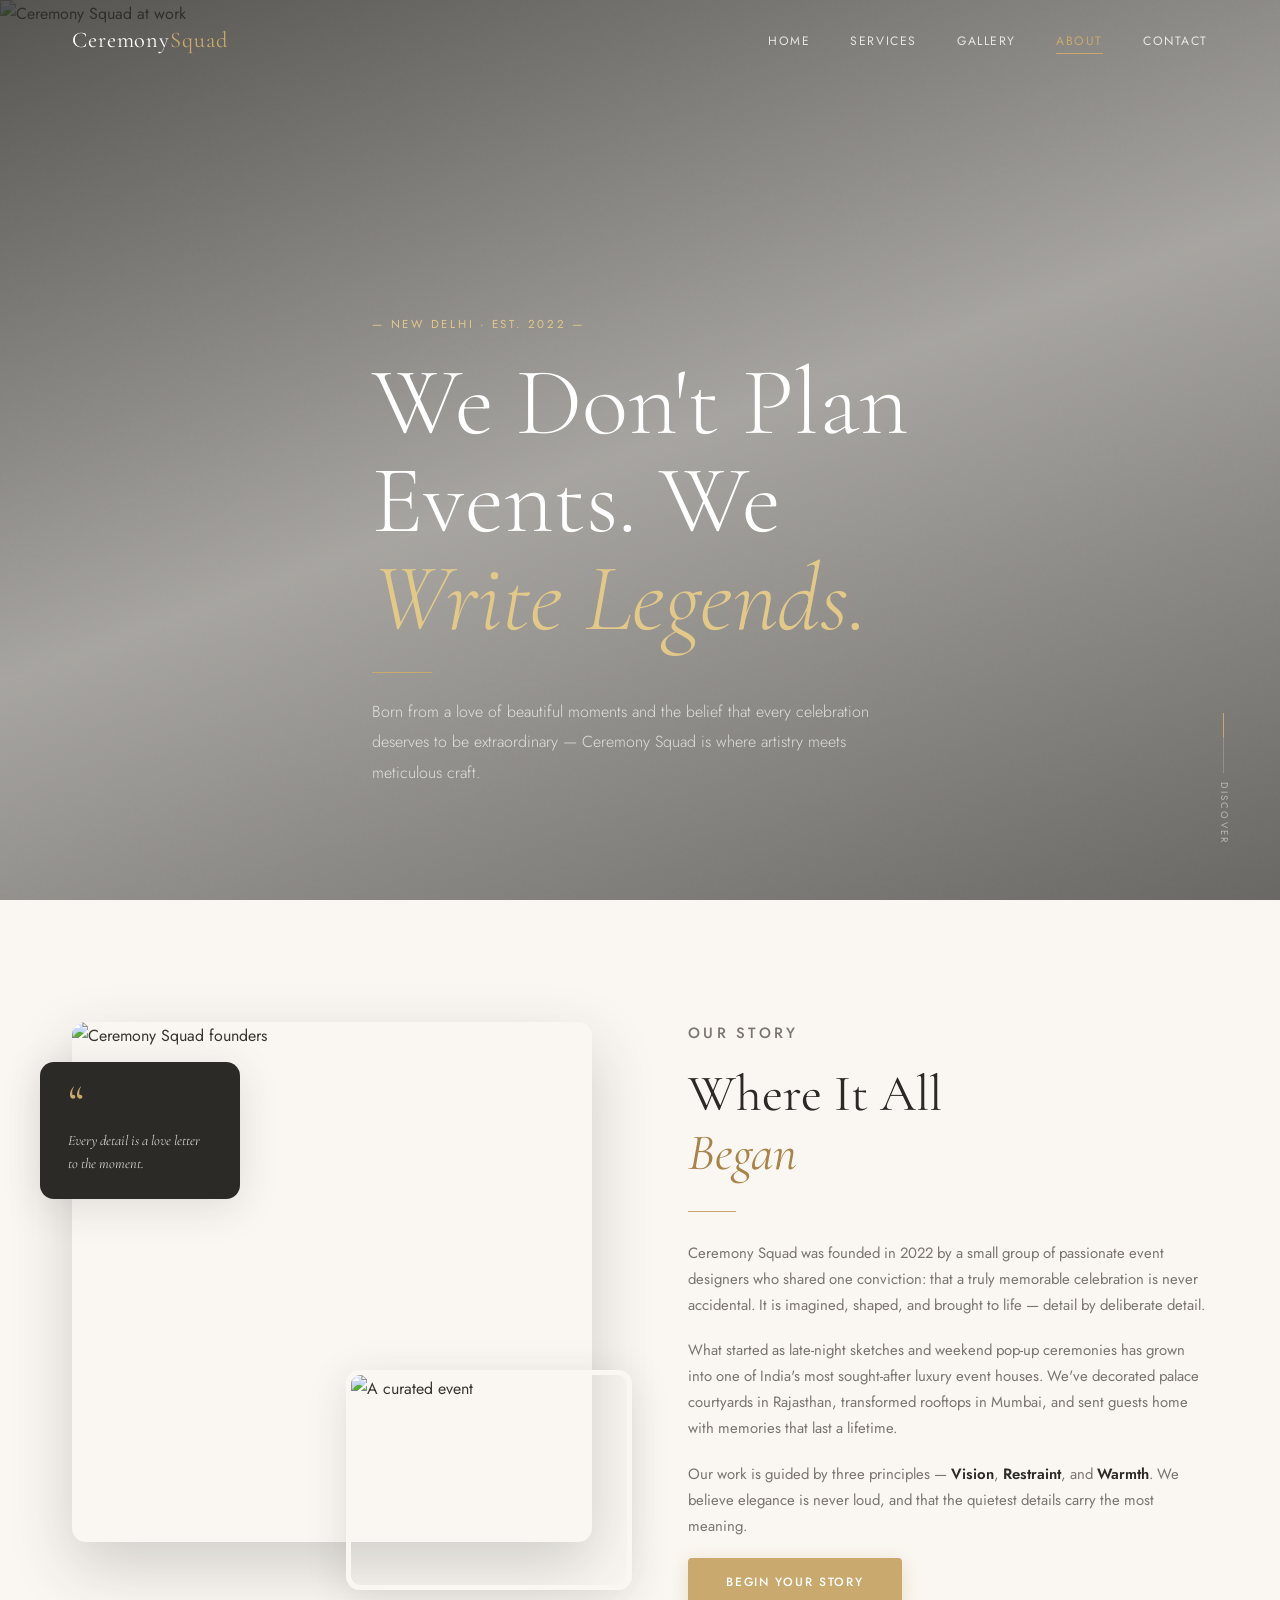
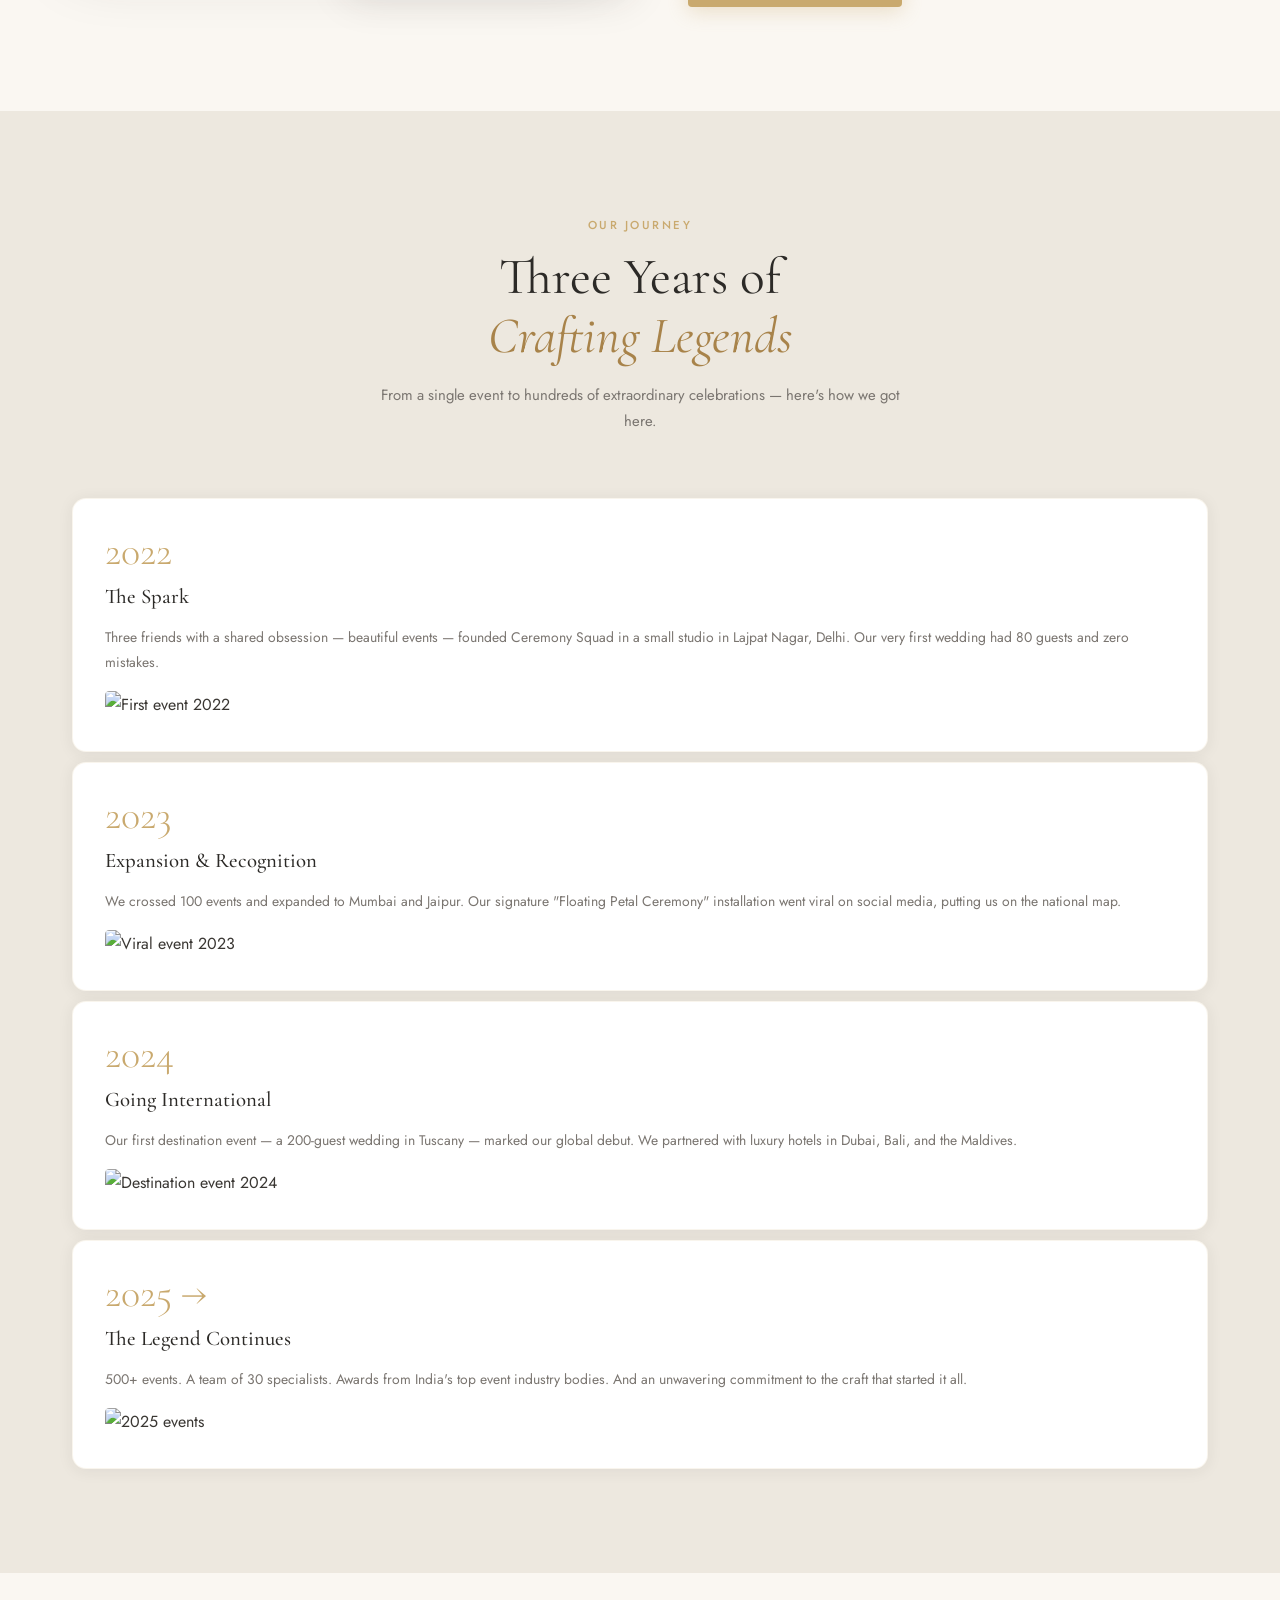
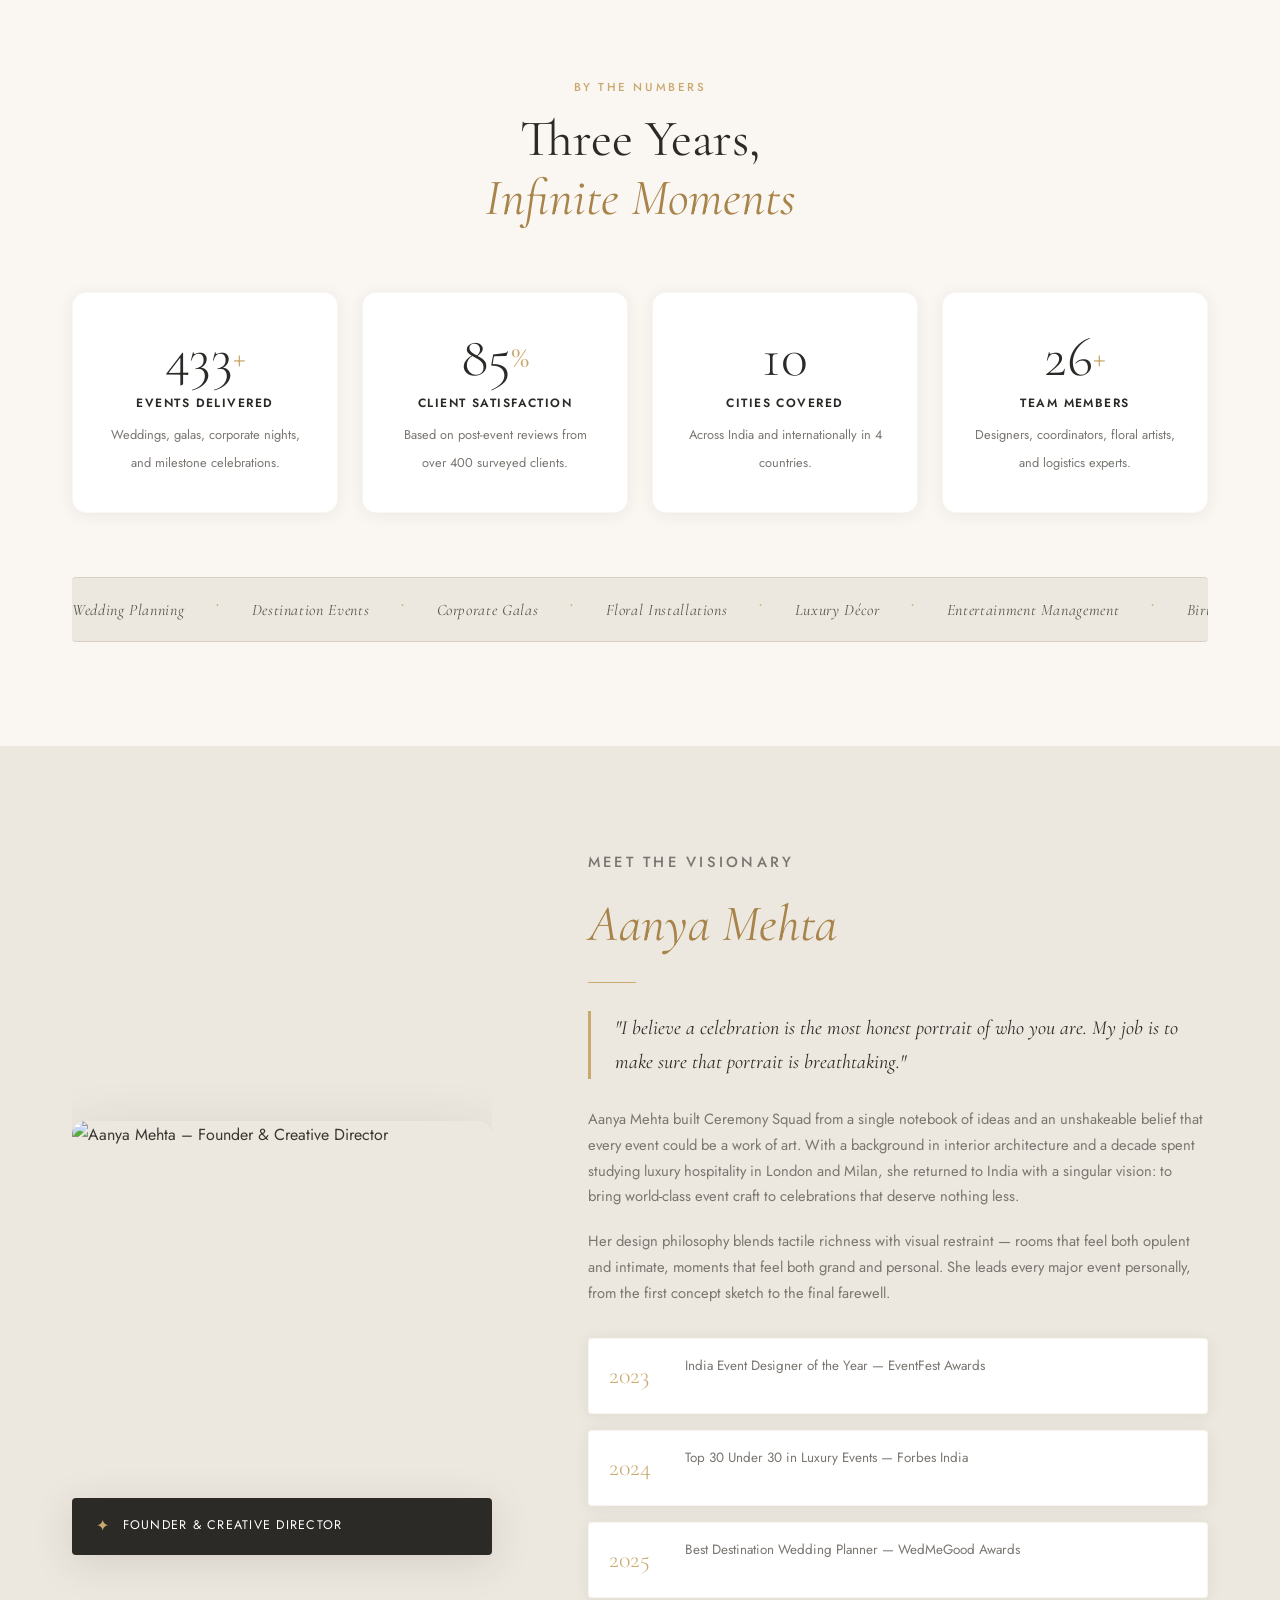
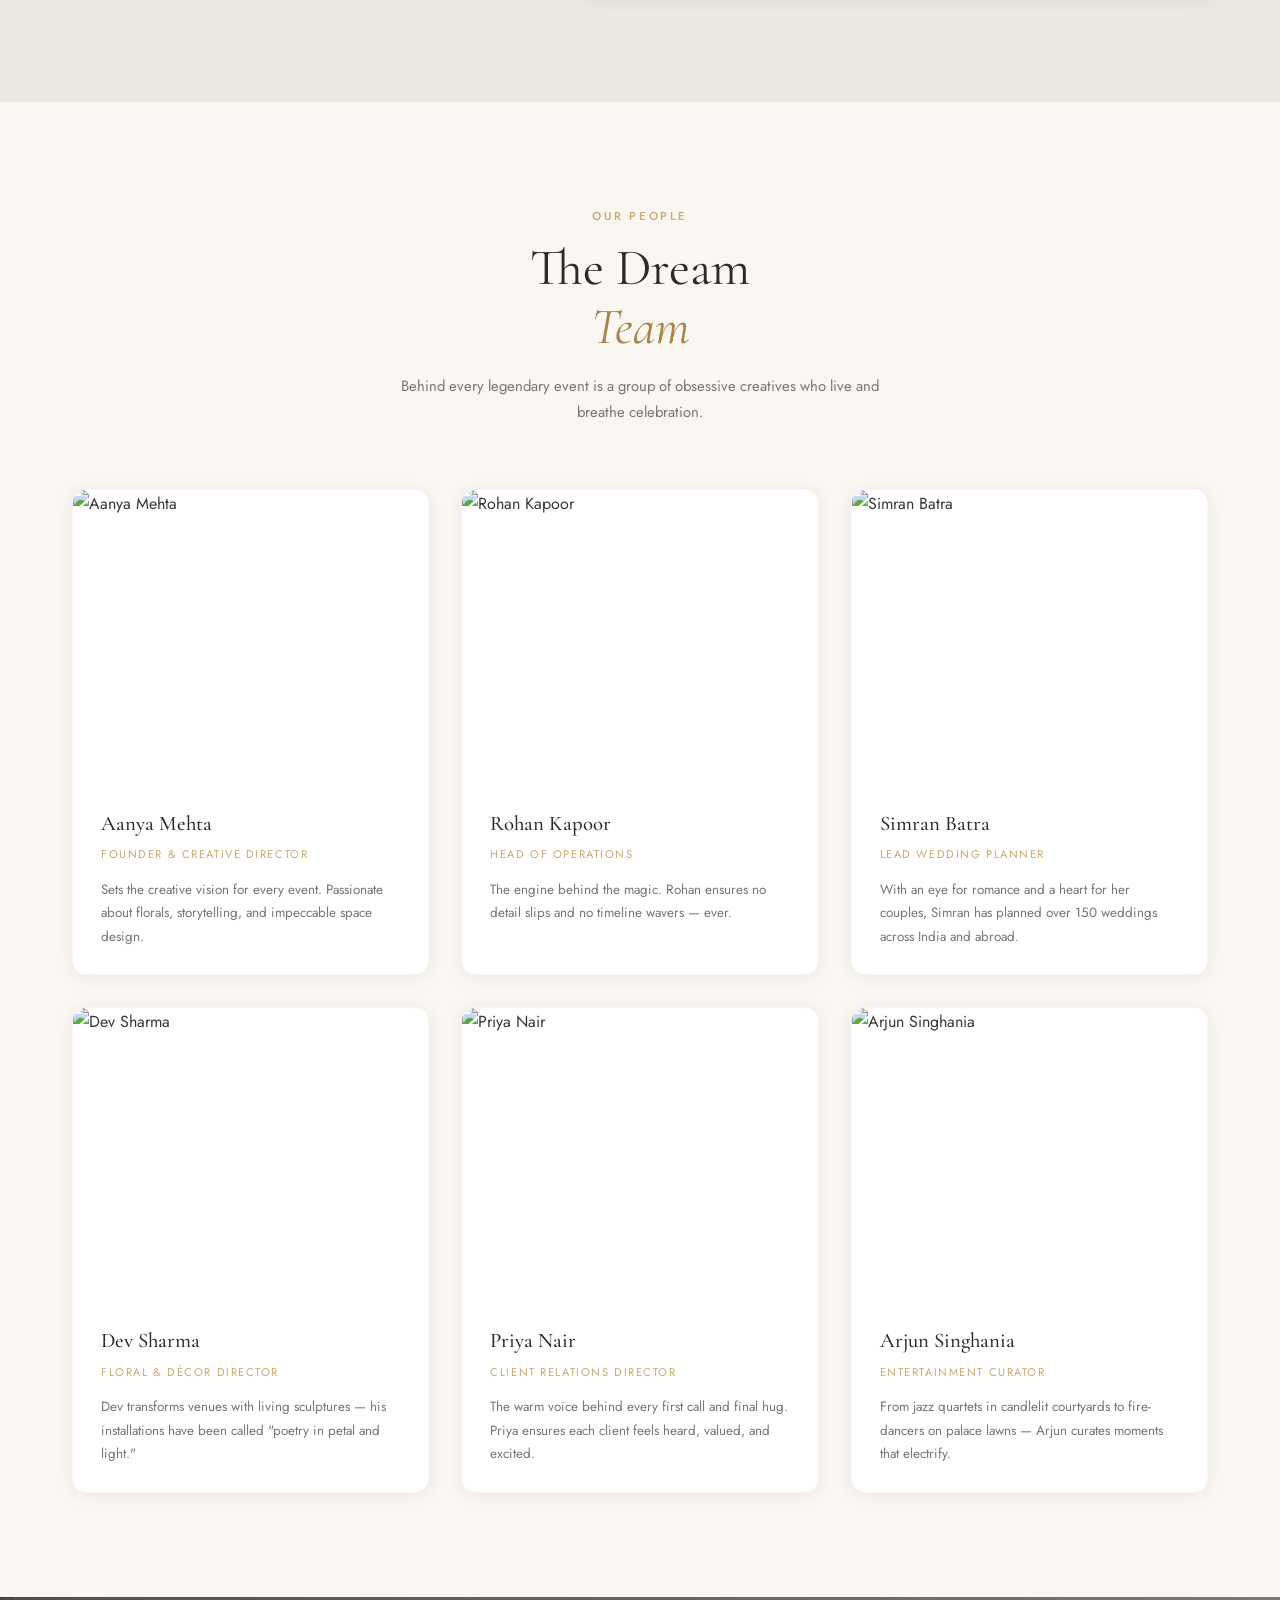
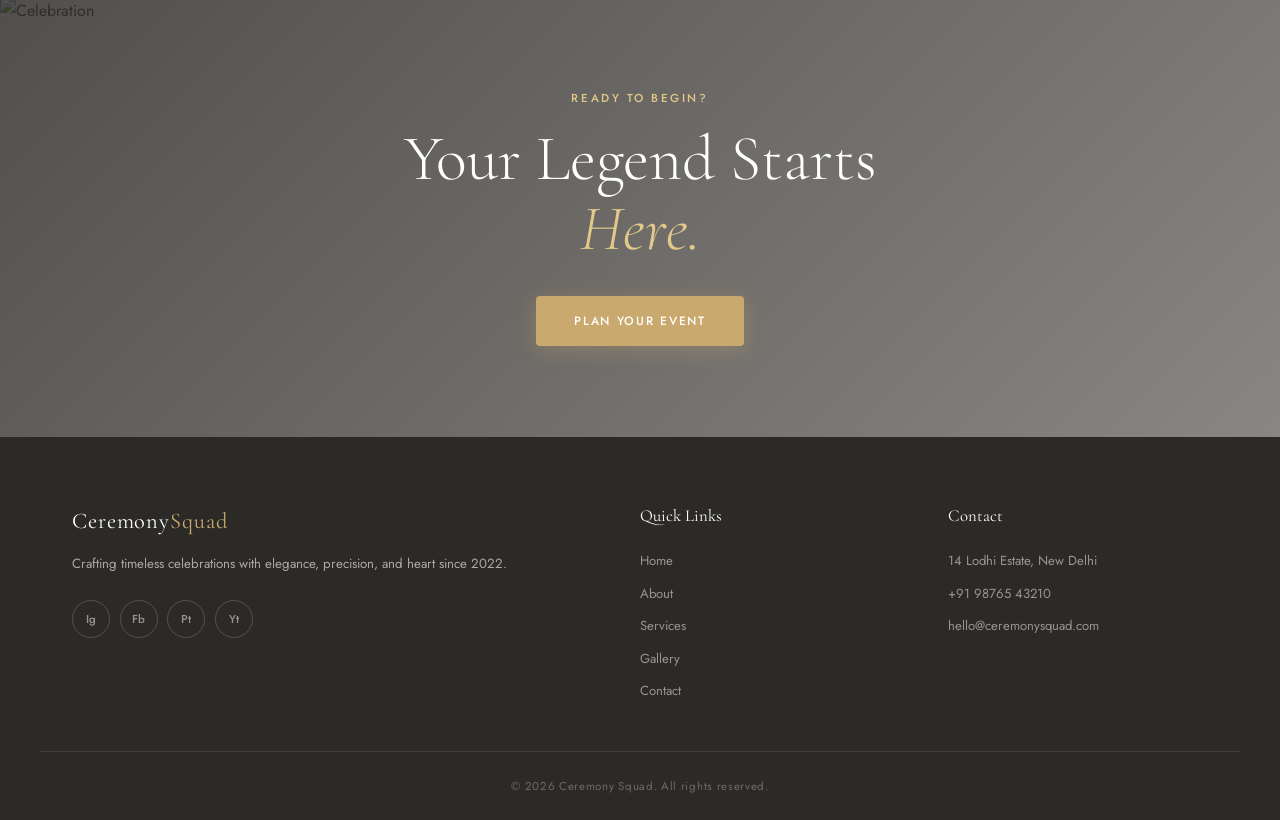
==== about.html @ db8d9345 "Add files via upload" ====
<!DOCTYPE html>
<html lang="en">
<head>
  <meta charset="UTF-8" />
  <meta name="viewport" content="width=device-width, initial-scale=1.0" />
  <meta name="description" content="About Ceremony Squad – Our story, three years of crafting legendary events, and the dream team behind every celebration." />
  <title>About Us | Ceremony Squad</title>
  <link rel="stylesheet" href="about.css" />
  <link rel="preconnect" href="https://fonts.googleapis.com" />
  <link rel="preconnect" href="https://fonts.gstatic.com" crossorigin />
  <link href="https://fonts.googleapis.com/css2?family=Cormorant+Garamond:ital,wght@0,300;0,400;0,500;0,600;1,300;1,400;1,600&family=Jost:wght@300;400;500;600&display=swap" rel="stylesheet" />
</head>
<body>

  <!-- ── Page Transition Veil ── -->
  <div class="page-veil" id="pageVeil"></div>

  <!-- ── Back to Top ── -->
  <button id="backToTop" class="back-to-top" aria-label="Back to top">&#8679;</button>

  <!-- ══════════════════════════════════════════
       HEADER
  ══════════════════════════════════════════ -->
  <header class="header" id="header">
    <nav class="nav container">
      <a href="index.html" class="nav-logo">Ceremony<span>Squad</span></a>
      <ul class="nav-links" id="navLinks">
        <li><a href="index.html">Home</a></li>
        <li><a href="index.html#services">Services</a></li>
        <li><a href="index.html#gallery">Gallery</a></li>
        <li><a href="about.html" class="nav-active">About</a></li>
        <li><a href="index.html#contact">Contact</a></li>
      </ul>
      <button class="hamburger" id="hamburger" aria-label="Toggle menu">
        <span></span><span></span><span></span>
      </button>
    </nav>
  </header>

  <main>

    <!-- ══════════════════════════════════════════
         HERO — PAGE OPENER
    ══════════════════════════════════════════ -->
    <section class="about-hero">
      <div class="about-hero-bg">
        <img
          src="https://images.unsplash.com/photo-1519225421980-715cb0215aed?w=1800&q=80"
          alt="Ceremony Squad at work"
          class="about-hero-img"
        />
        <div class="about-hero-overlay"></div>
        <!-- Decorative grain -->
        <div class="grain"></div>
      </div>
      <div class="about-hero-content container">
        <p class="eyebrow animate-in delay-0">— New Delhi · Est. 2022 —</p>
        <h1 class="about-hero-title animate-in delay-1">
          We Don't Plan<br />Events. We<br /><em>Write Legends.</em>
        </h1>
        <div class="hero-divider animate-in delay-2"></div>
        <p class="about-hero-sub animate-in delay-3">
          Born from a love of beautiful moments and the belief that every celebration deserves to be extraordinary — Ceremony Squad is where artistry meets meticulous craft.
        </p>
      </div>
      <div class="about-hero-scroll">
        <span class="scroll-track"><span class="scroll-thumb"></span></span>
        <span class="scroll-word">Discover</span>
      </div>
    </section>

    <!-- ══════════════════════════════════════════
         OUR STORY
    ══════════════════════════════════════════ -->
    <section class="story section" id="story">
      <div class="container story-wrap">

        <!-- Left: large editorial image stack -->
        <div class="story-visuals reveal-left">
          <div class="story-img-main">
            <img
              src="https://images.unsplash.com/photo-1511795409834-ef04bbd61622?w=700&q=80"
              alt="Ceremony Squad founders"
            />
          </div>
          <div class="story-img-secondary">
            <img
              src="https://images.unsplash.com/photo-1464366400600-7168b8af9bc3?w=500&q=80"
              alt="A curated event"
            />
          </div>
          <div class="story-quote-float">
            <span class="quote-mark">&ldquo;</span>
            <p>Every detail is a love letter to the moment.</p>
          </div>
        </div>

        <!-- Right: copy -->
        <div class="story-copy reveal-right">
          <p class="section-eyebrow">Our Story</p>
          <h2 class="section-title">Where It All<br /><em>Began</em></h2>
          <div class="gold-rule"></div>
          <p>Ceremony Squad was founded in 2022 by a small group of passionate event designers who shared one conviction: that a truly memorable celebration is never accidental. It is imagined, shaped, and brought to life — detail by deliberate detail.</p>
          <p>What started as late-night sketches and weekend pop-up ceremonies has grown into one of India's most sought-after luxury event houses. We've decorated palace courtyards in Rajasthan, transformed rooftops in Mumbai, and sent guests home with memories that last a lifetime.</p>
          <p>Our work is guided by three principles — <strong>Vision</strong>, <strong>Restraint</strong>, and <strong>Warmth</strong>. We believe elegance is never loud, and that the quietest details carry the most meaning.</p>
          <a href="index.html#contact" class="btn btn-primary">Begin Your Story</a>
        </div>

      </div>
    </section>

    <!-- ══════════════════════════════════════════
         THREE YEARS — TIMELINE
    ══════════════════════════════════════════ -->
    <section class="timeline section section-tinted" id="timeline">
      <div class="container">
        <div class="section-header">
          <p class="section-eyebrow">Our Journey</p>
          <h2 class="section-title">Three Years of<br /><em>Crafting Legends</em></h2>
          <p class="section-sub">From a single event to hundreds of extraordinary celebrations — here's how we got here.</p>
        </div>

        <div class="timeline-track">

          

          <div class=" reveal-up" data-side="left">
            
            <div class="timeline-card">
              <span class="timeline-year">2022</span>
              <h3>The Spark</h3>
              <p>Three friends with a shared obsession — beautiful events — founded Ceremony Squad in a small studio in Lajpat Nagar, Delhi. Our very first wedding had 80 guests and zero mistakes.</p>
              <div class="timeline-img">
                <img src="https://images.unsplash.com/photo-1606800052052-a08af7148866?w=500&q=80" alt="First event 2022" loading="lazy"/>
              </div>
            </div>
          </div>

          <div class=" reveal-up delay-1" data-side="right">
            
            <div class="timeline-card">
              <span class="timeline-year">2023</span>
              <h3>Expansion & Recognition</h3>
              <p>We crossed 100 events and expanded to Mumbai and Jaipur. Our signature "Floating Petal Ceremony" installation went viral on social media, putting us on the national map.</p>
              <div class="timeline-img">
                <img src="https://images.unsplash.com/photo-1478146059778-26028b07395a?w=500&q=80" alt="Viral event 2023" loading="lazy"/>
              </div>
            </div>
          </div>

          <div class="reveal-up delay-2" data-side="left">
            
            <div class="timeline-card">
              <span class="timeline-year">2024</span>
              <h3>Going International</h3>
              <p>Our first destination event — a 200-guest wedding in Tuscany — marked our global debut. We partnered with luxury hotels in Dubai, Bali, and the Maldives.</p>
              <div class="timeline-img">
                <img src="https://images.unsplash.com/photo-1519741497674-611481863552?w=500&q=80" alt="Destination event 2024" loading="lazy"/>
              </div>
            </div>
          </div>

          <div class=" reveal-up delay-3" data-side="right">
            
            <div class="timeline-card">
              <span class="timeline-year">2025 →</span>
              <h3>The Legend Continues</h3>
              <p>500+ events. A team of 30 specialists. Awards from India's top event industry bodies. And an unwavering commitment to the craft that started it all.</p>
              <div class="timeline-img">
                <img src="https://images.unsplash.com/photo-1492684223066-81342ee5ff30?w=500&q=80" alt="2025 events" loading="lazy"/>
              </div>
            </div>
          </div>

        </div>
      </div>
    </section>

    <!-- ══════════════════════════════════════════
         EXPERIENCE / STATS MARQUEE
    ══════════════════════════════════════════ -->
    <section class="experience section">
      <div class="container">
        <div class="section-header">
          <p class="section-eyebrow">By The Numbers</p>
          <h2 class="section-title">Three Years,<br /><em>Infinite Moments</em></h2>
        </div>

        <div class="exp-grid">
          <div class="exp-card reveal-up">
            <span class="exp-num" data-target="500">0</span><span class="exp-plus">+</span>
            <p class="exp-label">Events Delivered</p>
            <span class="exp-desc">Weddings, galas, corporate nights, and milestone celebrations.</span>
          </div>
          <div class="exp-card reveal-up delay-1">
            <span class="exp-num" data-target="98">0</span><span class="exp-plus">%</span>
            <p class="exp-label">Client Satisfaction</p>
            <span class="exp-desc">Based on post-event reviews from over 400 surveyed clients.</span>
          </div>
          <div class="exp-card reveal-up delay-2">
            <span class="exp-num" data-target="12">0</span><span class="exp-plus"></span>
            <p class="exp-label">Cities Covered</p>
            <span class="exp-desc">Across India and internationally in 4 countries.</span>
          </div>
          <div class="exp-card reveal-up delay-3">
            <span class="exp-num" data-target="30">0</span><span class="exp-plus">+</span>
            <p class="exp-label">Team Members</p>
            <span class="exp-desc">Designers, coordinators, floral artists, and logistics experts.</span>
          </div>
        </div>

        <!-- Scrolling marquee strip -->
        <div class="marquee-wrap">
          <div class="marquee-track">
            <span>Wedding Planning</span>
            <span class="marquee-dot">◆</span>
            <span>Destination Events</span>
            <span class="marquee-dot">◆</span>
            <span>Corporate Galas</span>
            <span class="marquee-dot">◆</span>
            <span>Floral Installations</span>
            <span class="marquee-dot">◆</span>
            <span>Luxury Décor</span>
            <span class="marquee-dot">◆</span>
            <span>Entertainment Management</span>
            <span class="marquee-dot">◆</span>
            <span>Birthday Soirées</span>
            <span class="marquee-dot">◆</span>
            <span>Wedding Planning</span>
            <span class="marquee-dot">◆</span>
            <span>Destination Events</span>
            <span class="marquee-dot">◆</span>
            <span>Corporate Galas</span>
            <span class="marquee-dot">◆</span>
            <span>Floral Installations</span>
            <span class="marquee-dot">◆</span>
            <span>Luxury Décor</span>
            <span class="marquee-dot">◆</span>
            <span>Entertainment Management</span>
            <span class="marquee-dot">◆</span>
            <span>Birthday Soirées</span>
            <span class="marquee-dot">◆</span>
          </div>
        </div>
      </div>
    </section>

    <!-- ══════════════════════════════════════════
         MEET THE VISIONARY
    ══════════════════════════════════════════ -->
    <section class="visionary section section-tinted" id="visionary">
      <div class="container visionary-wrap">

        <div class="visionary-img-col reveal-left">
          <div class="visionary-portrait">
            <img
              src="https://images.unsplash.com/photo-1573496359142-b8d87734a5a2?w=700&q=80"
              alt="Aanya Mehta – Founder & Creative Director"
            />
            <div class="portrait-accent"></div>
          </div>
          <div class="visionary-badge">
            <span class="badge-icon">✦</span>
            <span>Founder &amp; Creative Director</span>
          </div>
        </div>

        <div class="visionary-copy reveal-right">
          <p class="section-eyebrow">Meet the Visionary</p>
          <h2 class="section-title"><em>Aanya Mehta</em></h2>
          <div class="gold-rule"></div>
          <blockquote class="visionary-quote">
            "I believe a celebration is the most honest portrait of who you are. My job is to make sure that portrait is breathtaking."
          </blockquote>
          <p>Aanya Mehta built Ceremony Squad from a single notebook of ideas and an unshakeable belief that every event could be a work of art. With a background in interior architecture and a decade spent studying luxury hospitality in London and Milan, she returned to India with a singular vision: to bring world-class event craft to celebrations that deserve nothing less.</p>
          <p>Her design philosophy blends tactile richness with visual restraint — rooms that feel both opulent and intimate, moments that feel both grand and personal. She leads every major event personally, from the first concept sketch to the final farewell.</p>
          <div class="visionary-awards">
            <div class="award-item">
              <span class="award-year">2023</span>
              <p>India Event Designer of the Year — EventFest Awards</p>
            </div>
            <div class="award-item">
              <span class="award-year">2024</span>
              <p>Top 30 Under 30 in Luxury Events — Forbes India</p>
            </div>
            <div class="award-item">
              <span class="award-year">2025</span>
              <p>Best Destination Wedding Planner — WedMeGood Awards</p>
            </div>
          </div>
        </div>

      </div>
    </section>

    <!-- ══════════════════════════════════════════
         OUR PEOPLE — DREAM TEAM
    ══════════════════════════════════════════ -->
    <section class="team section" id="team">
      <div class="container">
        <div class="section-header">
          <p class="section-eyebrow">Our People</p>
          <h2 class="section-title">The Dream<br /><em>Team</em></h2>
          <p class="section-sub">Behind every legendary event is a group of obsessive creatives who live and breathe celebration.</p>
        </div>

        <div class="team-grid">

          <div class="team-card reveal-up">
            <div class="team-img-wrap">
              <img src="https://images.unsplash.com/photo-1573496359142-b8d87734a5a2?w=400&q=80" alt="Aanya Mehta" loading="lazy"/>
              <div class="team-img-overlay">
                <p>aanya@ceremonysquad.com</p>
              </div>
            </div>
            <div class="team-info">
              <h3>Aanya Mehta</h3>
              <span>Founder &amp; Creative Director</span>
              <p>Sets the creative vision for every event. Passionate about florals, storytelling, and impeccable space design.</p>
            </div>
          </div>

          <div class="team-card reveal-up delay-1">
            <div class="team-img-wrap">
              <img src="https://images.unsplash.com/photo-1500648767791-00dcc994a43e?w=400&q=80" alt="Rohan Kapoor" loading="lazy"/>
              <div class="team-img-overlay">
                <p>rohan@ceremonysquad.com</p>
              </div>
            </div>
            <div class="team-info">
              <h3>Rohan Kapoor</h3>
              <span>Head of Operations</span>
              <p>The engine behind the magic. Rohan ensures no detail slips and no timeline wavers — ever.</p>
            </div>
          </div>

          <div class="team-card reveal-up delay-2">
            <div class="team-img-wrap">
              <img src="https://images.unsplash.com/photo-1544005313-94ddf0286df2?w=400&q=80" alt="Simran Batra" loading="lazy"/>
              <div class="team-img-overlay">
                <p>simran@ceremonysquad.com</p>
              </div>
            </div>
            <div class="team-info">
              <h3>Simran Batra</h3>
              <span>Lead Wedding Planner</span>
              <p>With an eye for romance and a heart for her couples, Simran has planned over 150 weddings across India and abroad.</p>
            </div>
          </div>

          <div class="team-card reveal-up delay-3">
            <div class="team-img-wrap">
              <img src="https://images.unsplash.com/photo-1506794778202-cad84cf45f1d?w=400&q=80" alt="Dev Sharma" loading="lazy"/>
              <div class="team-img-overlay">
                <p>dev@ceremonysquad.com</p>
              </div>
            </div>
            <div class="team-info">
              <h3>Dev Sharma</h3>
              <span>Floral & Décor Director</span>
              <p>Dev transforms venues with living sculptures — his installations have been called "poetry in petal and light."</p>
            </div>
          </div>

          <div class="team-card reveal-up delay-4">
            <div class="team-img-wrap">
              <img src="https://images.unsplash.com/photo-1580489944761-15a19d654956?w=400&q=80" alt="Priya Nair" loading="lazy"/>
              <div class="team-img-overlay">
                <p>priya@ceremonysquad.com</p>
              </div>
            </div>
            <div class="team-info">
              <h3>Priya Nair</h3>
              <span>Client Relations Director</span>
              <p>The warm voice behind every first call and final hug. Priya ensures each client feels heard, valued, and excited.</p>
            </div>
          </div>

          <div class="team-card reveal-up delay-5">
            <div class="team-img-wrap">
              <img src="https://images.unsplash.com/photo-1560250097-0b93528c311a?w=400&q=80" alt="Arjun Singhania" loading="lazy"/>
              <div class="team-img-overlay">
                <p>arjun@ceremonysquad.com</p>
              </div>
            </div>
            <div class="team-info">
              <h3>Arjun Singhania</h3>
              <span>Entertainment Curator</span>
              <p>From jazz quartets in candlelit courtyards to fire-dancers on palace lawns — Arjun curates moments that electrify.</p>
            </div>
          </div>

        </div>
      </div>
    </section>

    <!-- ══════════════════════════════════════════
         CTA BANNER
    ══════════════════════════════════════════ -->
    <section class="cta-banner">
      <div class="cta-banner-bg">
        <img src="https://images.unsplash.com/photo-1530103862676-de8c9debad1d?w=1600&q=80" alt="Celebration" />
        <div class="cta-banner-overlay"></div>
      </div>
      <div class="container cta-banner-content reveal-up">
        <p class="section-eyebrow" style="color: var(--gold-light);">Ready to Begin?</p>
        <h2 class="cta-title">Your Legend Starts<br /><em>Here.</em></h2>
        <a href="index.html#contact" class="btn btn-primary">Plan Your Event</a>
      </div>
    </section>

  </main>

  <!-- ══════════════════════════════════════════
       FOOTER
  ══════════════════════════════════════════ -->
  <footer class="footer">
    <div class="container footer-grid">
      <div class="footer-brand">
        <a href="index.html" class="nav-logo">Ceremony<span>Squad</span></a>
        <p>Crafting timeless celebrations with elegance, precision, and heart since 2022.</p>
        <div class="social-links">
          <a href="#" class="social-link" aria-label="Instagram">Ig</a>
          <a href="#" class="social-link" aria-label="Facebook">Fb</a>
          <a href="#" class="social-link" aria-label="Pinterest">Pt</a>
          <a href="#" class="social-link" aria-label="YouTube">Yt</a>
        </div>
      </div>
      <div class="footer-col">
        <h4>Quick Links</h4>
        <ul>
          <li><a href="index.html">Home</a></li>
          <li><a href="about.html">About</a></li>
          <li><a href="index.html#services">Services</a></li>
          <li><a href="index.html#gallery">Gallery</a></li>
          <li><a href="index.html#contact">Contact</a></li>
        </ul>
      </div>
      <div class="footer-col">
        <h4>Contact</h4>
        <ul>
          <li>14 Lodhi Estate, New Delhi</li>
          <li>+91 98765 43210</li>
          <li>hello@ceremonysquad.com</li>
        </ul>
      </div>
    </div>
    <div class="footer-bottom">
      <p>© 2026 Ceremony Squad. All rights reserved.</p>
    </div>
  </footer>

  <script src="about.js"></script>
</body>
</html>
---- about.css ----
/* =====================================================
   CEREMONY SQUAD — about.css
   About Page · Light Luxury Theme
   ===================================================== */

/* ── Variables ─────────────────────────────────────── */
:root {
  --white:       #FFFFFF;
  --cream:       #FAF7F2;
  --beige:       #EDE8DF;
  --beige-dark:  #D8D0C2;
  --gold:        #C9A96E;
  --gold-light:  #E2C98A;
  --gold-dark:   #A8834A;
  --charcoal:    #2C2A27;
  --charcoal-lt: #5A5750;
  --text:        #3A3733;
  --text-muted:  #7A7570;

  --font-serif:  'Cormorant Garamond', Georgia, serif;
  --font-sans:   'Jost', system-ui, sans-serif;

  --radius:      4px;
  --radius-lg:   14px;
  --shadow-sm:   0 2px 16px rgba(44,42,39,.07);
  --shadow-md:   0 8px 40px rgba(44,42,39,.13);
  --shadow-lg:   0 24px 64px rgba(44,42,39,.2);
  --transition:  all .38s cubic-bezier(.4,0,.2,1);

  --container:   1200px;
  --nav-h:       80px;
}

/* ── Reset ─────────────────────────────────────────── */
*, *::before, *::after { box-sizing: border-box; margin: 0; padding: 0; }
html { scroll-behavior: smooth; font-size: 16px; }
body {
  font-family: var(--font-sans);
  background: var(--cream);
  color: var(--text);
  line-height: 1.75;
  overflow-x: hidden;
}
img { display: block; width: 100%; object-fit: cover; }
a { text-decoration: none; color: inherit; }
ul { list-style: none; }
button { cursor: pointer; border: none; background: none; font-family: inherit; }

/* ── Page veil (entry animation) ──────────────────── */
.page-veil {
  position: fixed; inset: 0;
  background: var(--charcoal);
  z-index: 9999;
  pointer-events: none;
  animation: veilOut .9s .1s cubic-bezier(.77,0,.18,1) forwards;
}
@keyframes veilOut { to { transform: translateY(-100%); } }

/* ── Utilities ─────────────────────────────────────── */
.container { max-width: var(--container); margin-inline: auto; padding-inline: 2rem; }
.section { padding-block: 6.5rem; }
.section-tinted { background: var(--beige); }

.section-header { text-align: center; margin-bottom: 4rem; }
.section-eyebrow {
  font-family: var(--font-sans);
  font-size: .72rem;
  font-weight: 500;
  letter-spacing: .22em;
  text-transform: uppercase;
  color: var(--gold);
  margin-bottom: .8rem;
  display: block;
}
.section-title {
  font-family: var(--font-serif);
  font-size: clamp(2rem, 4vw, 3.2rem);
  font-weight: 400;
  line-height: 1.15;
  color: var(--charcoal);
  margin-bottom: 1rem;
}
.section-title em { font-style: italic; color: var(--gold-dark); }
.section-sub { color: var(--text-muted); max-width: 520px; margin-inline: auto; font-size: .93rem; }

.gold-rule {
  width: 48px; height: 1px;
  background: var(--gold);
  margin-block: 1.75rem;
}

/* ── Button ─────────────────────────────────────────── */
.btn {
  display: inline-flex;
  align-items: center;
  padding: .88rem 2.4rem;
  font-family: var(--font-sans);
  font-size: .75rem;
  font-weight: 500;
  letter-spacing: .14em;
  text-transform: uppercase;
  border-radius: var(--radius);
  transition: var(--transition);
}
.btn-primary {
  background: var(--gold);
  color: var(--white);
  box-shadow: 0 4px 20px rgba(201,169,110,.32);
}
.btn-primary:hover { background: var(--gold-dark); transform: translateY(-2px); box-shadow: 0 8px 32px rgba(201,169,110,.42); }

/* ── Back to Top ───────────────────────────────────── */
.back-to-top {
  position: fixed;
  bottom: 2rem; right: 2rem;
  width: 44px; height: 44px;
  background: var(--gold);
  color: var(--white);
  border-radius: 50%;
  font-size: 1.5rem;
  display: flex; align-items: center; justify-content: center;
  box-shadow: var(--shadow-md);
  opacity: 0; visibility: hidden;
  transition: var(--transition);
  z-index: 500;
}
.back-to-top.visible { opacity: 1; visibility: visible; }
.back-to-top:hover { background: var(--gold-dark); transform: translateY(-3px); }

/* ── Header ─────────────────────────────────────────── */
.header {
  position: fixed; top: 0; left: 0; right: 0;
  z-index: 900;
  background: rgba(250,247,242,.0);
  transition: background .4s ease, backdrop-filter .4s ease, box-shadow .4s ease;
}
.header.scrolled {
  background: rgba(250,247,242,.92);
  backdrop-filter: blur(14px);
  -webkit-backdrop-filter: blur(14px);
  box-shadow: 0 1px 0 var(--beige-dark);
}
.nav {
  display: flex;
  align-items: center;
  justify-content: space-between;
  height: var(--nav-h);
}
.nav-logo {
  font-family: var(--font-serif);
  font-size: 1.4rem;
  font-weight: 400;
  letter-spacing: .04em;
  color: var(--white);
  transition: color .3s;
}
.header.scrolled .nav-logo { color: var(--charcoal); }
.nav-logo span { color: var(--gold); }
.nav-links { display: flex; gap: 2.5rem; }
.nav-links a {
  font-size: .76rem;
  font-weight: 400;
  letter-spacing: .13em;
  text-transform: uppercase;
  color: rgba(255,255,255,.8);
  position: relative;
  padding-bottom: 2px;
  transition: color .3s;
}
.header.scrolled .nav-links a { color: var(--charcoal-lt); }
.nav-links a::after {
  content: '';
  position: absolute; bottom: -2px; left: 0;
  width: 0; height: 1px;
  background: var(--gold);
  transition: width .32s ease;
}
.nav-links a:hover,
.nav-links a.nav-active { color: var(--gold); }
.nav-links a:hover::after,
.nav-links a.nav-active::after { width: 100%; }

.hamburger { display: none; flex-direction: column; gap: 5px; padding: 4px; }
.hamburger span { display: block; width: 24px; height: 1.5px; background: var(--white); transition: var(--transition); }
.header.scrolled .hamburger span { background: var(--charcoal); }
.hamburger.active span:nth-child(1) { transform: translateY(6.5px) rotate(45deg); }
.hamburger.active span:nth-child(2) { opacity: 0; }
.hamburger.active span:nth-child(3) { transform: translateY(-6.5px) rotate(-45deg); }

/* ══════════════════════════════════════════
   HERO
══════════════════════════════════════════ */
.about-hero {
  position: relative;
  min-height: 100svh;
  display: flex;
  align-items: flex-end;
  padding-bottom: 7rem;
  overflow: hidden;
}
.about-hero-bg { position: absolute; inset: 0; }
.about-hero-img {
  width: 100%; height: 100%;
  object-fit: cover;
  animation: heroKenBurns 20s ease-in-out infinite alternate;
}
@keyframes heroKenBurns {
  from { transform: scale(1) translateX(0); }
  to   { transform: scale(1.07) translateX(-2%); }
}
.about-hero-overlay {
  position: absolute; inset: 0;
  background: linear-gradient(160deg, rgba(44,42,39,.8) 0%, rgba(44,42,39,.4) 50%, rgba(44,42,39,.7) 100%);
}
.grain {
  position: absolute; inset: 0;
  background-image: url("data:image/svg+xml,%3Csvg viewBox='0 0 256 256' xmlns='http://www.w3.org/2000/svg'%3E%3Cfilter id='noise'%3E%3CfeTurbulence type='fractalNoise' baseFrequency='0.9' numOctaves='4' stitchTiles='stitch'/%3E%3C/filter%3E%3Crect width='100%25' height='100%25' filter='url(%23noise)' opacity='0.04'/%3E%3C/svg%3E");
  opacity: .35;
  pointer-events: none;
}
.about-hero-content { position: relative; z-index: 2; max-width: 780px; }
.about-hero-title {
  font-family: var(--font-serif);
  font-size: clamp(3rem, 7.5vw, 7rem);
  font-weight: 300;
  line-height: 1.02;
  color: var(--white);
  margin-block: 1.25rem;
}
.about-hero-title em { font-style: italic; color: var(--gold-light); display: block; }
.hero-divider {
  width: 60px; height: 1px;
  background: var(--gold);
  margin-block: 1.5rem;
}
.about-hero-sub {
  font-size: 1rem;
  color: rgba(255,255,255,.72);
  max-width: 520px;
  font-weight: 300;
  line-height: 1.9;
}
.eyebrow {
  font-size: .72rem;
  letter-spacing: .24em;
  text-transform: uppercase;
  color: var(--gold-light);
  font-family: var(--font-sans);
}

/* Scroll indicator */
.about-hero-scroll {
  position: absolute;
  right: 3rem; bottom: 3.5rem;
  z-index: 2;
  display: flex;
  flex-direction: column;
  align-items: center;
  gap: .6rem;
  color: rgba(255,255,255,.5);
}
.scroll-track {
  display: block;
  width: 1px; height: 60px;
  background: rgba(255,255,255,.2);
  position: relative;
  overflow: hidden;
}
.scroll-thumb {
  display: block;
  width: 100%; height: 40%;
  background: var(--gold);
  position: absolute; top: 0;
  animation: scrollDown 2s ease-in-out infinite;
}
@keyframes scrollDown { 0% { top: -40%; } 100% { top: 140%; } }
.scroll-word { font-size: .6rem; letter-spacing: .22em; text-transform: uppercase; writing-mode: vertical-rl; }

/* ── Entry animations ───────────────────────────────── */
.animate-in {
  opacity: 0;
  transform: translateY(28px);
  animation: fadeUp .9s ease forwards;
}
@keyframes fadeUp { to { opacity: 1; transform: none; } }
.delay-0 { animation-delay: .3s; }
.delay-1 { animation-delay: .5s; }
.delay-2 { animation-delay: .7s; }
.delay-3 { animation-delay: .9s; }

/* ── Scroll Reveals ──────────────────────────────────── */
.reveal-up, .reveal-left, .reveal-right {
  opacity: 0;
  transition: opacity .85s ease, transform .85s ease;
}
.reveal-up    { transform: translateY(44px); }
.reveal-left  { transform: translateX(-44px); }
.reveal-right { transform: translateX(44px); }
.reveal-up.visible, .reveal-left.visible, .reveal-right.visible { opacity: 1; transform: none; }

.delay-1 { transition-delay: .1s !important; }
.delay-2 { transition-delay: .22s !important; }
.delay-3 { transition-delay: .34s !important; }
.delay-4 { transition-delay: .46s !important; }
.delay-5 { transition-delay: .58s !important; }

/* ══════════════════════════════════════════
   OUR STORY
══════════════════════════════════════════ */
.story-wrap {
  display: grid;
  grid-template-columns: 1fr 1fr;
  gap: 6rem;
  align-items: center;
}
/* Visuals column */
.story-visuals { position: relative; padding-bottom: 3rem; }
.story-img-main {
  border-radius: var(--radius-lg);
  overflow: hidden;
  box-shadow: var(--shadow-lg);
}
.story-img-main img { height: 520px; }

.story-img-secondary {
  position: absolute;
  bottom: 0; right: -2.5rem;
  width: 55%;
  border-radius: var(--radius-lg);
  overflow: hidden;
  border: 5px solid var(--cream);
  box-shadow: var(--shadow-md);
}
.story-img-secondary img { height: 210px; }

.story-quote-float {
  position: absolute;
  top: 2.5rem; left: -2rem;
  background: var(--charcoal);
  color: var(--white);
  padding: 1.5rem 1.75rem;
  border-radius: var(--radius-lg);
  width: 200px;
  box-shadow: var(--shadow-md);
}
.quote-mark {
  font-family: var(--font-serif);
  font-size: 3rem;
  color: var(--gold);
  line-height: .7;
  display: block;
  margin-bottom: .6rem;
}
.story-quote-float p {
  font-family: var(--font-serif);
  font-style: italic;
  font-size: .9rem;
  line-height: 1.6;
  color: rgba(255,255,255,.8);
}

/* Copy column */
.story-copy { padding-top: 1rem; }
.story-copy p { color: var(--text-muted); font-size: .93rem; margin-bottom: 1.2rem; }
.story-copy strong { color: var(--charcoal); font-weight: 600; }

/* ══════════════════════════════════════════
   TIMELINE
══════════════════════════════════════════ */
.timeline-track {
  position: relative;
  display: flex;
  flex-direction: column;
  gap: 10px;
  
}
.timeline-line {
  position: absolute;
  left: 50%; top: 0; bottom: 0;
  width: 1px;
  background: linear-gradient(to bottom, transparent, var(--beige-dark) 10%, var(--beige-dark) 90%, transparent);
  transform: translateX(-50%);
}
.timeline-item {
  display: grid;
  grid-template-columns: 1fr 40px 1fr;
  align-items: start;
  gap: 0;
  padding-block: 2.5rem;
  position: relative;
}

.timeline-card {
  background: var(--white);
  border-radius: var(--radius-lg);
  padding: 2rem;
  box-shadow: var(--shadow-sm);
  border: 1px solid rgba(201,169,110,.12);
  transition: var(--transition);
}
.timeline-card:hover { box-shadow: var(--shadow-md); transform: translateY(-4px); }
.timeline-item[data-side="left"]  .timeline-card { grid-column: 1; margin-right: 2rem; }
.timeline-item[data-side="right"] .timeline-card { grid-column: 3; margin-left: 2rem; }

.timeline-year {
  font-family: var(--font-serif);
  font-size: 2.5rem;
  font-weight: 300;
  color: var(--gold);
  display: block;
  line-height: 1;
  margin-bottom: .5rem;
}
.timeline-card h3 {
  font-family: var(--font-serif);
  font-size: 1.3rem;
  font-weight: 500;
  color: var(--charcoal);
  margin-bottom: .6rem;
}
.timeline-card p { font-size: .87rem; color: var(--text-muted); line-height: 1.8; margin-bottom: 1rem; }
.timeline-img { border-radius: var(--radius); overflow: hidden; }
.timeline-img img { height: auto; border-radius: var(--radius); }

/* ══════════════════════════════════════════
   EXPERIENCE / STATS
══════════════════════════════════════════ */
.exp-grid {
  display: grid;
  grid-template-columns: repeat(4, 1fr);
  gap: 1.5rem;
  margin-bottom: 4rem;
}
.exp-card {
  background: var(--white);
  border-radius: var(--radius-lg);
  padding: 2.25rem 1.75rem;
  text-align: center;
  box-shadow: var(--shadow-sm);
  border: 1px solid rgba(201,169,110,.1);
  transition: var(--transition);
  position: relative;
  overflow: hidden;
}
.exp-card::after {
  content: '';
  position: absolute;
  top: 0; left: 0; right: 0;
  height: 3px;
  background: linear-gradient(90deg, var(--gold), var(--gold-light));
  transform: scaleX(0);
  transition: transform .4s ease;
  transform-origin: left;
}
.exp-card:hover { transform: translateY(-6px); box-shadow: var(--shadow-md); }
.exp-card:hover::after { transform: scaleX(1); }

.exp-num {
  font-family: var(--font-serif);
  font-size: 3.5rem;
  font-weight: 300;
  color: var(--charcoal);
  display: inline-block;
  line-height: 1;
}
.exp-plus {
  font-family: var(--font-serif);
  font-size: 2rem;
  color: var(--gold);
  vertical-align: top;
  margin-top: .25rem;
}
.exp-label {
  font-size: .75rem;
  font-weight: 600;
  letter-spacing: .12em;
  text-transform: uppercase;
  color: var(--charcoal);
  display: block;
  margin-block: .5rem .4rem;
}
.exp-desc { font-size: .8rem; color: var(--text-muted); line-height: 1.65; }

/* Marquee */
.marquee-wrap {
  overflow: hidden;
  border-top: 1px solid var(--beige-dark);
  border-bottom: 1px solid var(--beige-dark);
  padding-block: 1.1rem;
  background: var(--beige);
  border-radius: var(--radius);
}
.marquee-track {
  display: flex;
  gap: 2rem;
  width: max-content;
  animation: marqueeScroll 28s linear infinite;
  white-space: nowrap;
}
@keyframes marqueeScroll { from { transform: translateX(0); } to { transform: translateX(-50%); } }
.marquee-track span {
  font-family: var(--font-serif);
  font-size: 1rem;
  font-style: italic;
  color: var(--charcoal-lt);
  letter-spacing: .04em;
}
.marquee-dot { font-style: normal !important; color: var(--gold) !important; font-size: .6rem !important; }

/* ══════════════════════════════════════════
   MEET THE VISIONARY
══════════════════════════════════════════ */
.visionary-wrap {
  display: grid;
  grid-template-columns: 420px 1fr;
  gap: 6rem;
  align-items: center;
}
.visionary-portrait {
  position: relative;
  border-radius: var(--radius-lg);
  overflow: hidden;
}
.visionary-portrait img {
  height: 580px;
  border-radius: var(--radius-lg);
  box-shadow: var(--shadow-lg);
}
.portrait-accent {
  position: absolute;
  inset: 0;
  border: 1px solid rgba(201,169,110,.3);
  border-radius: var(--radius-lg);
  transform: translate(14px, 14px);
  z-index: -1;
}
.visionary-badge {
  display: flex;
  align-items: center;
  gap: .75rem;
  margin-top: 1.5rem;
  background: var(--charcoal);
  color: var(--white);
  padding: .9rem 1.5rem;
  border-radius: var(--radius);
  font-size: .78rem;
  letter-spacing: .1em;
  text-transform: uppercase;
  box-shadow: var(--shadow-md);
}
.badge-icon { color: var(--gold); font-size: 1rem; }

.visionary-copy p { color: var(--text-muted); font-size: .92rem; margin-bottom: 1.2rem; }
.visionary-quote {
  font-family: var(--font-serif);
  font-style: italic;
  font-size: 1.25rem;
  color: var(--charcoal);
  line-height: 1.7;
  border-left: 3px solid var(--gold);
  padding-left: 1.5rem;
  margin-block: 1.5rem 1.75rem;
}

.visionary-awards { margin-top: 2rem; display: flex; flex-direction: column; gap: 1rem; }
.award-item {
  display: flex;
  gap: 1.5rem;
  align-items: flex-start;
  padding: 1rem 1.25rem;
  background: var(--white);
  border-radius: var(--radius);
  border: 1px solid rgba(201,169,110,.12);
  box-shadow: var(--shadow-sm);
}
.award-year {
  font-family: var(--font-serif);
  font-size: 1.5rem;
  font-weight: 300;
  color: var(--gold);
  white-space: nowrap;
  min-width: 52px;
}
.award-item p { font-size: .84rem; color: var(--text-muted); line-height: 1.6; }

/* ══════════════════════════════════════════
   DREAM TEAM
══════════════════════════════════════════ */
.team-grid {
  display: grid;
  grid-template-columns: repeat(3, 1fr);
  gap: 2rem;
}
.team-card {
  background: var(--white);
  border-radius: var(--radius-lg);
  overflow: hidden;
  box-shadow: var(--shadow-sm);
  border: 1px solid rgba(201,169,110,.1);
  transition: var(--transition);
}
.team-card:hover { transform: translateY(-8px); box-shadow: var(--shadow-md); }

.team-img-wrap {
  position: relative;
  overflow: hidden;
}
.team-img-wrap img { height: 290px; transition: transform .55s ease; }
.team-card:hover .team-img-wrap img { transform: scale(1.05); }
.team-img-overlay {
  position: absolute; inset: 0;
  background: rgba(44,42,39,.75);
  backdrop-filter: blur(3px);
  display: flex; align-items: center; justify-content: center;
  opacity: 0;
  transition: opacity .35s ease;
}
.team-card:hover .team-img-overlay { opacity: 1; }
.team-img-overlay p {
  color: var(--gold-light);
  font-size: .8rem;
  letter-spacing: .08em;
  font-family: var(--font-sans);
}

.team-info { padding: 1.6rem 1.75rem; }
.team-info h3 {
  font-family: var(--font-serif);
  font-size: 1.3rem;
  font-weight: 500;
  color: var(--charcoal);
  margin-bottom: .2rem;
}
.team-info span {
  font-size: .7rem;
  letter-spacing: .14em;
  text-transform: uppercase;
  color: var(--gold);
  display: block;
  margin-bottom: .8rem;
}
.team-info p { font-size: .84rem; color: var(--text-muted); line-height: 1.75; }

/* ══════════════════════════════════════════
   CTA BANNER
══════════════════════════════════════════ */
.cta-banner {
  position: relative;
  min-height: 440px;
  display: flex;
  align-items: center;
  justify-content: center;
  overflow: hidden;
}
.cta-banner-bg { position: absolute; inset: 0; }
.cta-banner-bg img { width: 100%; height: 100%; object-fit: cover; }
.cta-banner-overlay {
  position: absolute; inset: 0;
  background: linear-gradient(135deg, rgba(44,42,39,.82) 0%, rgba(44,42,39,.55) 100%);
}
.cta-banner-content {
  position: relative;
  z-index: 2;
  text-align: center;
}
.cta-title {
  font-family: var(--font-serif);
  font-size: clamp(2.5rem, 5vw, 4.5rem);
  font-weight: 300;
  color: var(--white);
  line-height: 1.1;
  margin-block: 1rem 2rem;
}
.cta-title em { font-style: italic; color: var(--gold-light); display: block; }

/* ══════════════════════════════════════════
   FOOTER
══════════════════════════════════════════ */
.footer {
  background: var(--charcoal);
  color: rgba(255,255,255,.6);
  padding-top: 4rem;
}
.footer-grid {
  display: grid;
  grid-template-columns: 2fr 1fr 1fr;
  gap: 3rem;
  padding-bottom: 3rem;
  border-bottom: 1px solid rgba(255,255,255,.1);
}
.footer-brand .nav-logo { color: var(--white); margin-bottom: .75rem; display: inline-block; }
.footer-brand .nav-logo span { color: var(--gold); }
.footer-brand p { font-size: .83rem; line-height: 1.8; margin-bottom: 1.5rem; }
.social-links { display: flex; gap: .6rem; }
.social-link {
  width: 38px; height: 38px;
  border-radius: 50%;
  border: 1px solid rgba(255,255,255,.18);
  display: flex; align-items: center; justify-content: center;
  font-size: .72rem; font-weight: 500;
  color: rgba(255,255,255,.5);
  transition: var(--transition);
}
.social-link:hover { background: var(--gold); color: var(--white); border-color: var(--gold); transform: translateY(-2px); }

.footer-col h4 {
  font-family: var(--font-serif);
  font-size: 1.05rem;
  font-weight: 400;
  color: var(--white);
  margin-bottom: 1.25rem;
}
.footer-col ul { display: flex; flex-direction: column; gap: .6rem; }
.footer-col li, .footer-col a { font-size: .82rem; color: rgba(255,255,255,.5); transition: color .25s; }
.footer-col a:hover { color: var(--gold-light); }

.footer-bottom {
  text-align: center;
  padding: 1.5rem;
  font-size: .72rem;
  color: rgba(255,255,255,.3);
  letter-spacing: .06em;
}

/* ══════════════════════════════════════════
   RESPONSIVE
══════════════════════════════════════════ */
@media (max-width: 1024px) {
  .story-wrap    { gap: 4rem; }
  .exp-grid      { grid-template-columns: repeat(2, 1fr); }
  .visionary-wrap { grid-template-columns: 1fr 1fr; gap: 4rem; }
  .team-grid     { grid-template-columns: repeat(2, 1fr); }
  .footer-grid   { grid-template-columns: 1fr 1fr; }
}

@media (max-width: 768px) {
  :root { --nav-h: 68px; }
  .section { padding-block: 4rem; }

  .hamburger { display: flex; }
  .nav-links {
    position: fixed;
    top: var(--nav-h); left: 0; right: 0;
    background: rgba(250,247,242,.97);
    backdrop-filter: blur(14px);
    flex-direction: column;
    padding: 2rem;
    gap: 1.25rem;
    transform: translateY(-110%);
    transition: transform .4s ease;
    box-shadow: var(--shadow-md);
  }
  .nav-links.open { transform: translateY(0); }
  .nav-links a { color: var(--charcoal-lt); font-size: .9rem; }
  .nav-logo { color: var(--charcoal); }
  .header { background: rgba(250,247,242,.95); backdrop-filter: blur(14px); }
  .hamburger span { background: var(--charcoal); }

  .about-hero { padding-bottom: 5rem; }
  .about-hero-scroll { right: 1.5rem; bottom: 2rem; }

  .story-wrap { grid-template-columns: 1fr; gap: 5rem; }
  .story-img-main img { height: 380px; }
  .story-img-secondary { right: -1rem; width: 50%; }
  .story-img-secondary img { height: 160px; }
  .story-quote-float { left: -1rem; width: 170px; padding: 1rem 1.25rem; }
  .story-copy { padding-top: 0; }

  .timeline-line { left: 20px; }
  .timeline-item { grid-template-columns: 40px 1fr; grid-template-rows: auto; }
  .timeline-dot { grid-column: 1; grid-row: 1; margin-top: 1.5rem; }
  .timeline-item[data-side="left"]  .timeline-card,
  .timeline-item[data-side="right"] .timeline-card {
    grid-column: 2; grid-row: 1;
    margin: 0; margin-left: 1rem;
  }

  .exp-grid { grid-template-columns: repeat(2, 1fr); }

  .visionary-wrap { grid-template-columns: 1fr; gap: 3rem; }
  .visionary-portrait img { height: 420px; }

  .team-grid { grid-template-columns: 1fr; }

  .footer-grid { grid-template-columns: 1fr; gap: 2rem; }
}

@media (max-width: 480px) {
  .exp-grid { grid-template-columns: 1fr; }
  .story-img-secondary { display: none; }
  .story-quote-float { display: none; }
}
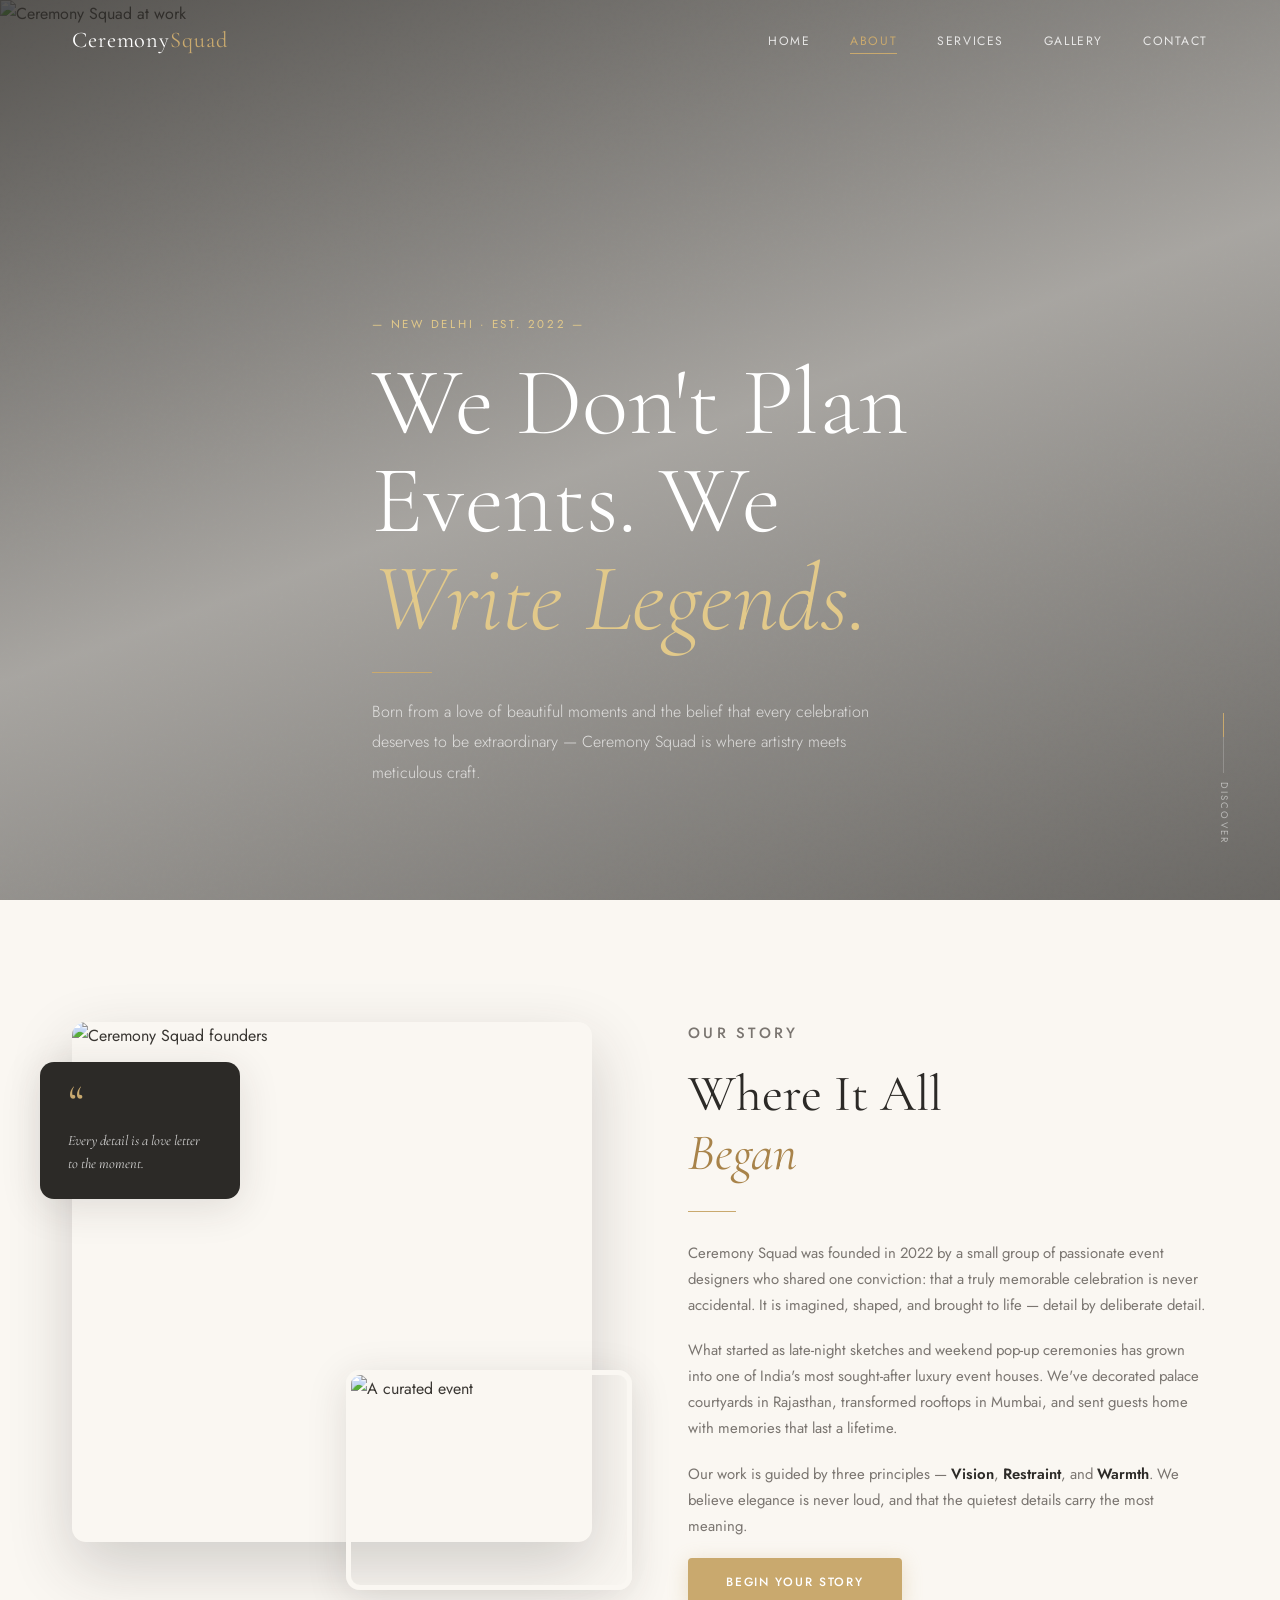
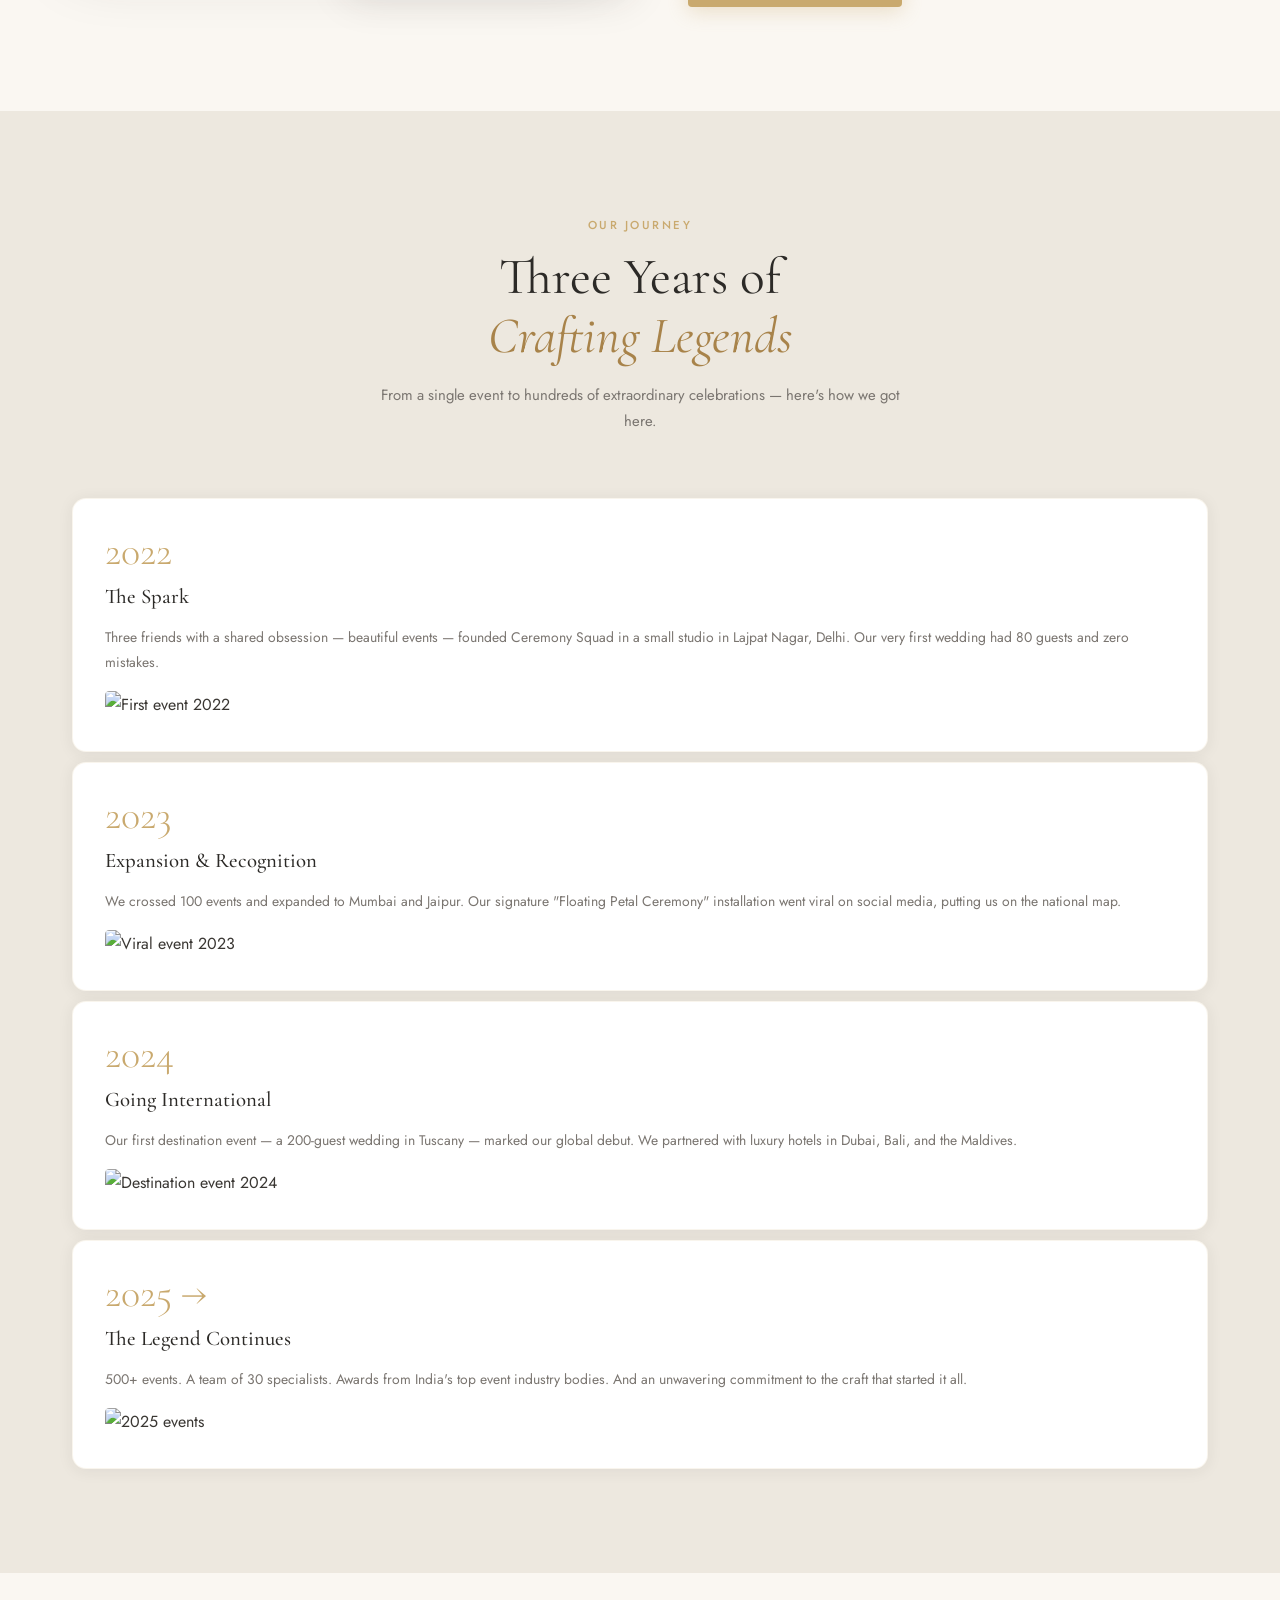
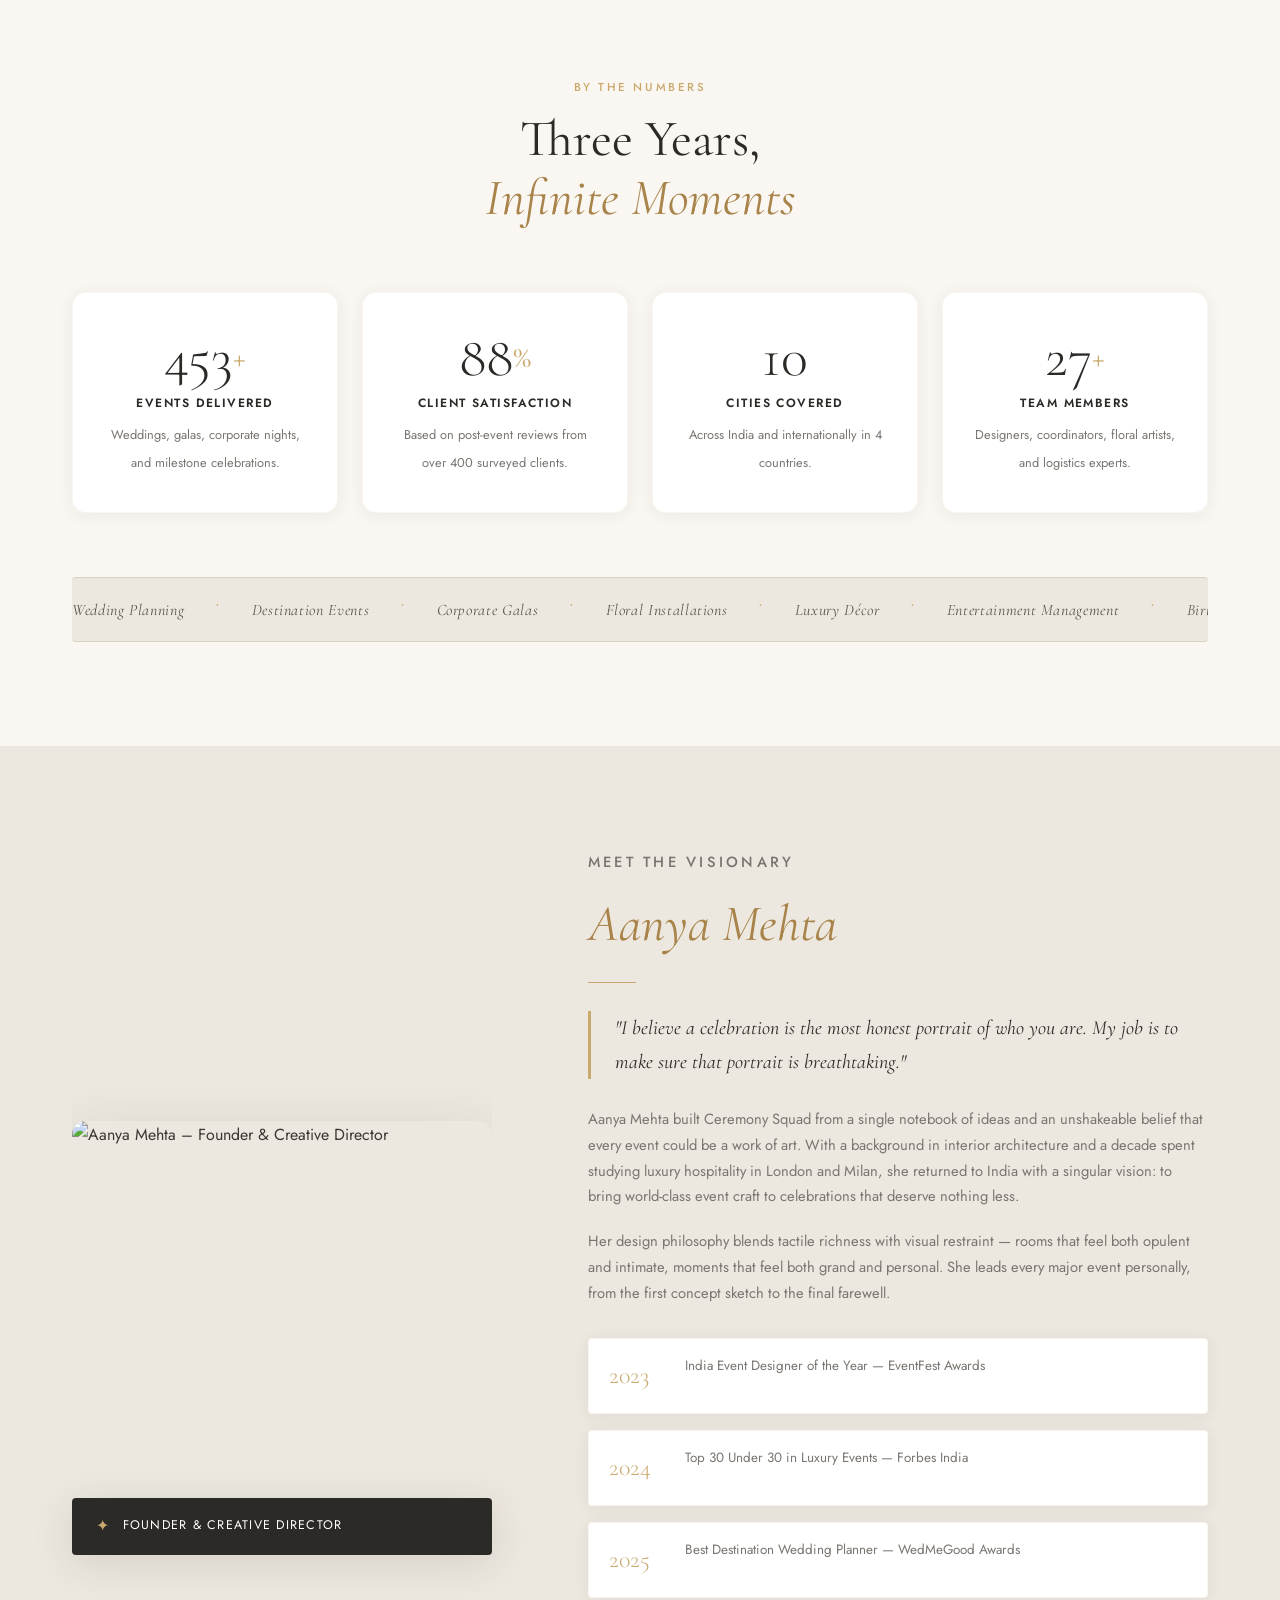
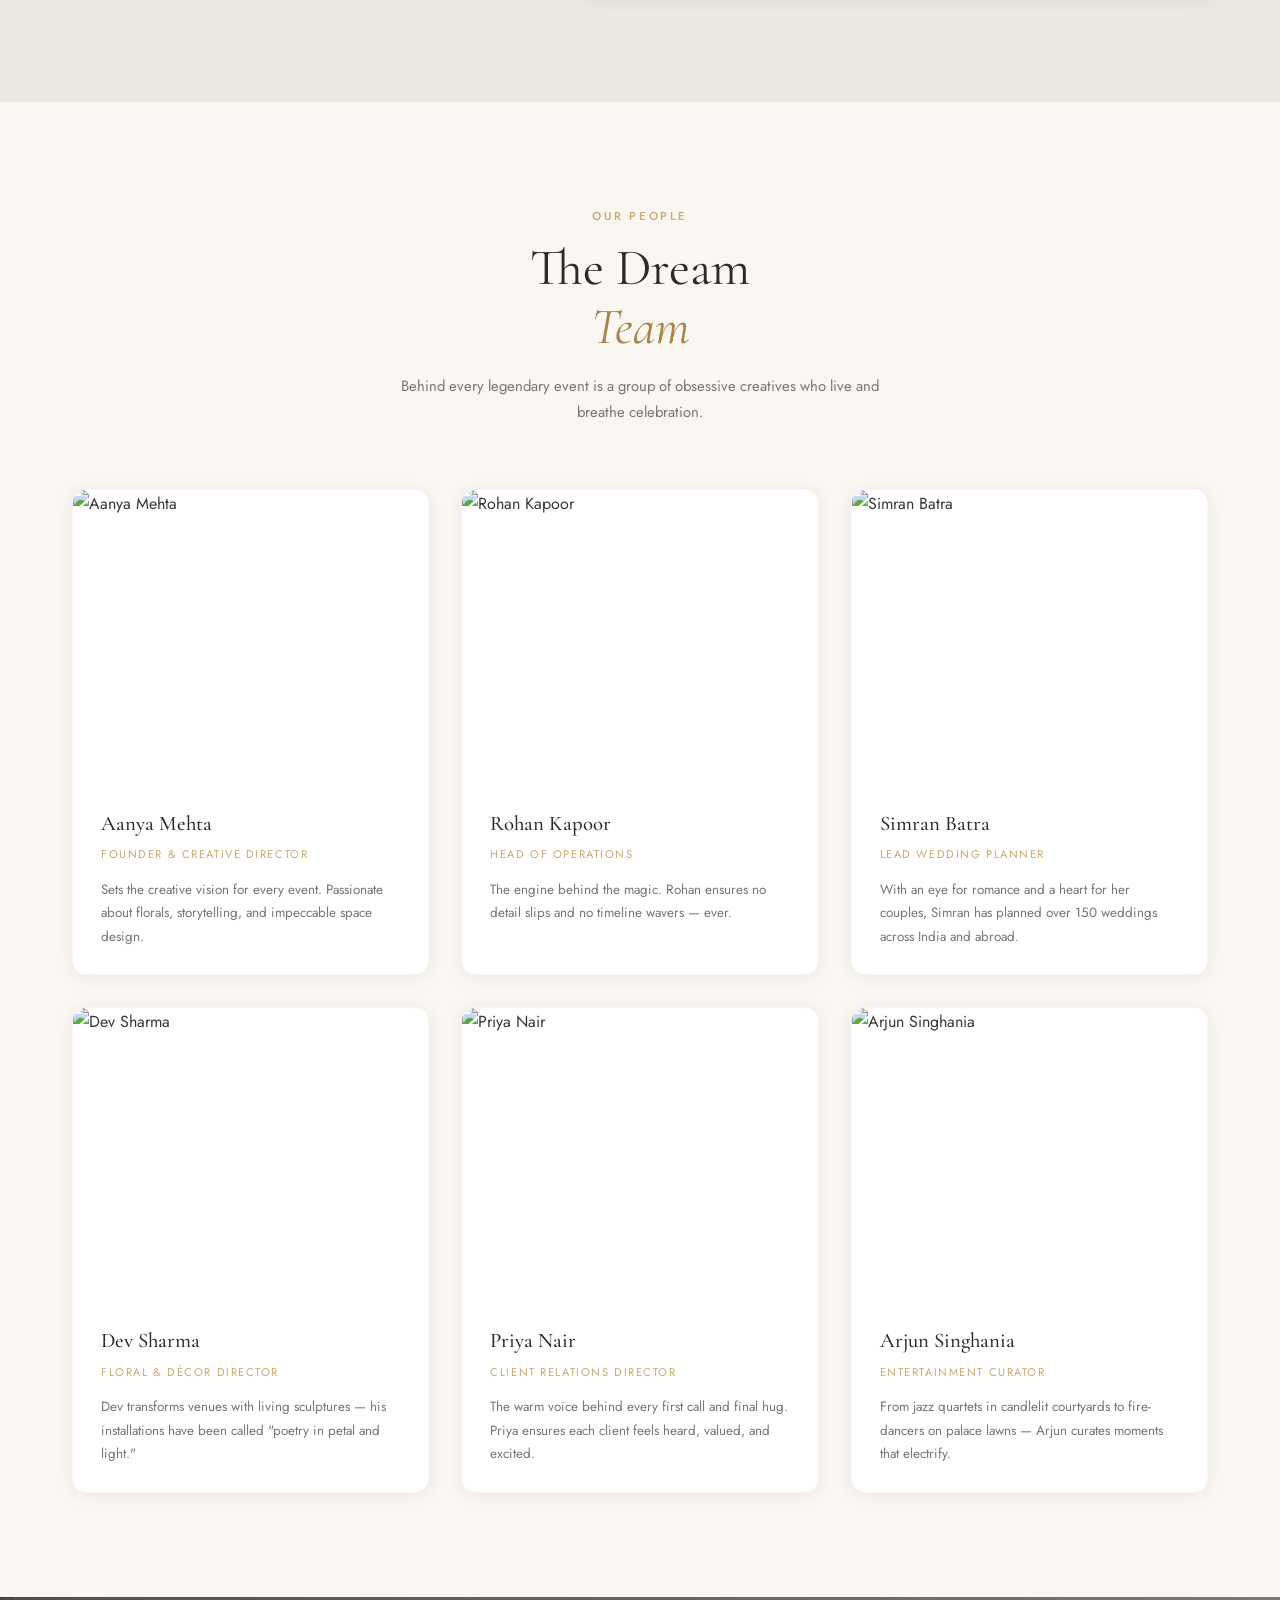
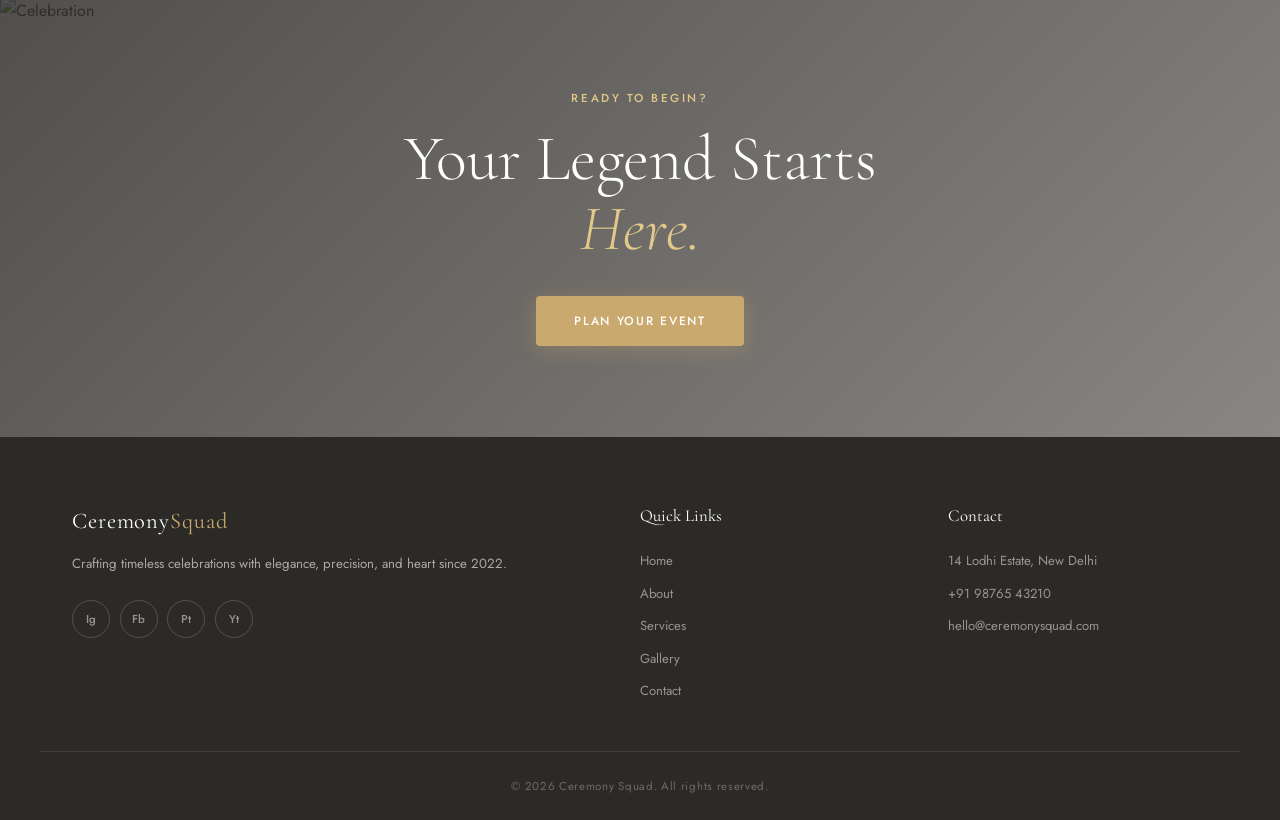
==== commit d511e68a: "Remove duplicate About link in navigation" ====
--- a/about.html
+++ b/about.html
@@ -26,9 +26,9 @@
       <a href="index.html" class="nav-logo">Ceremony<span>Squad</span></a>
       <ul class="nav-links" id="navLinks">
         <li><a href="index.html">Home</a></li>
+        <li><a href="about.html" class="nav-active">About</a></li>
         <li><a href="index.html#services">Services</a></li>
         <li><a href="index.html#gallery">Gallery</a></li>
-        <li><a href="about.html" class="nav-active">About</a></li>
         <li><a href="index.html#contact">Contact</a></li>
       </ul>
       <button class="hamburger" id="hamburger" aria-label="Toggle menu">
